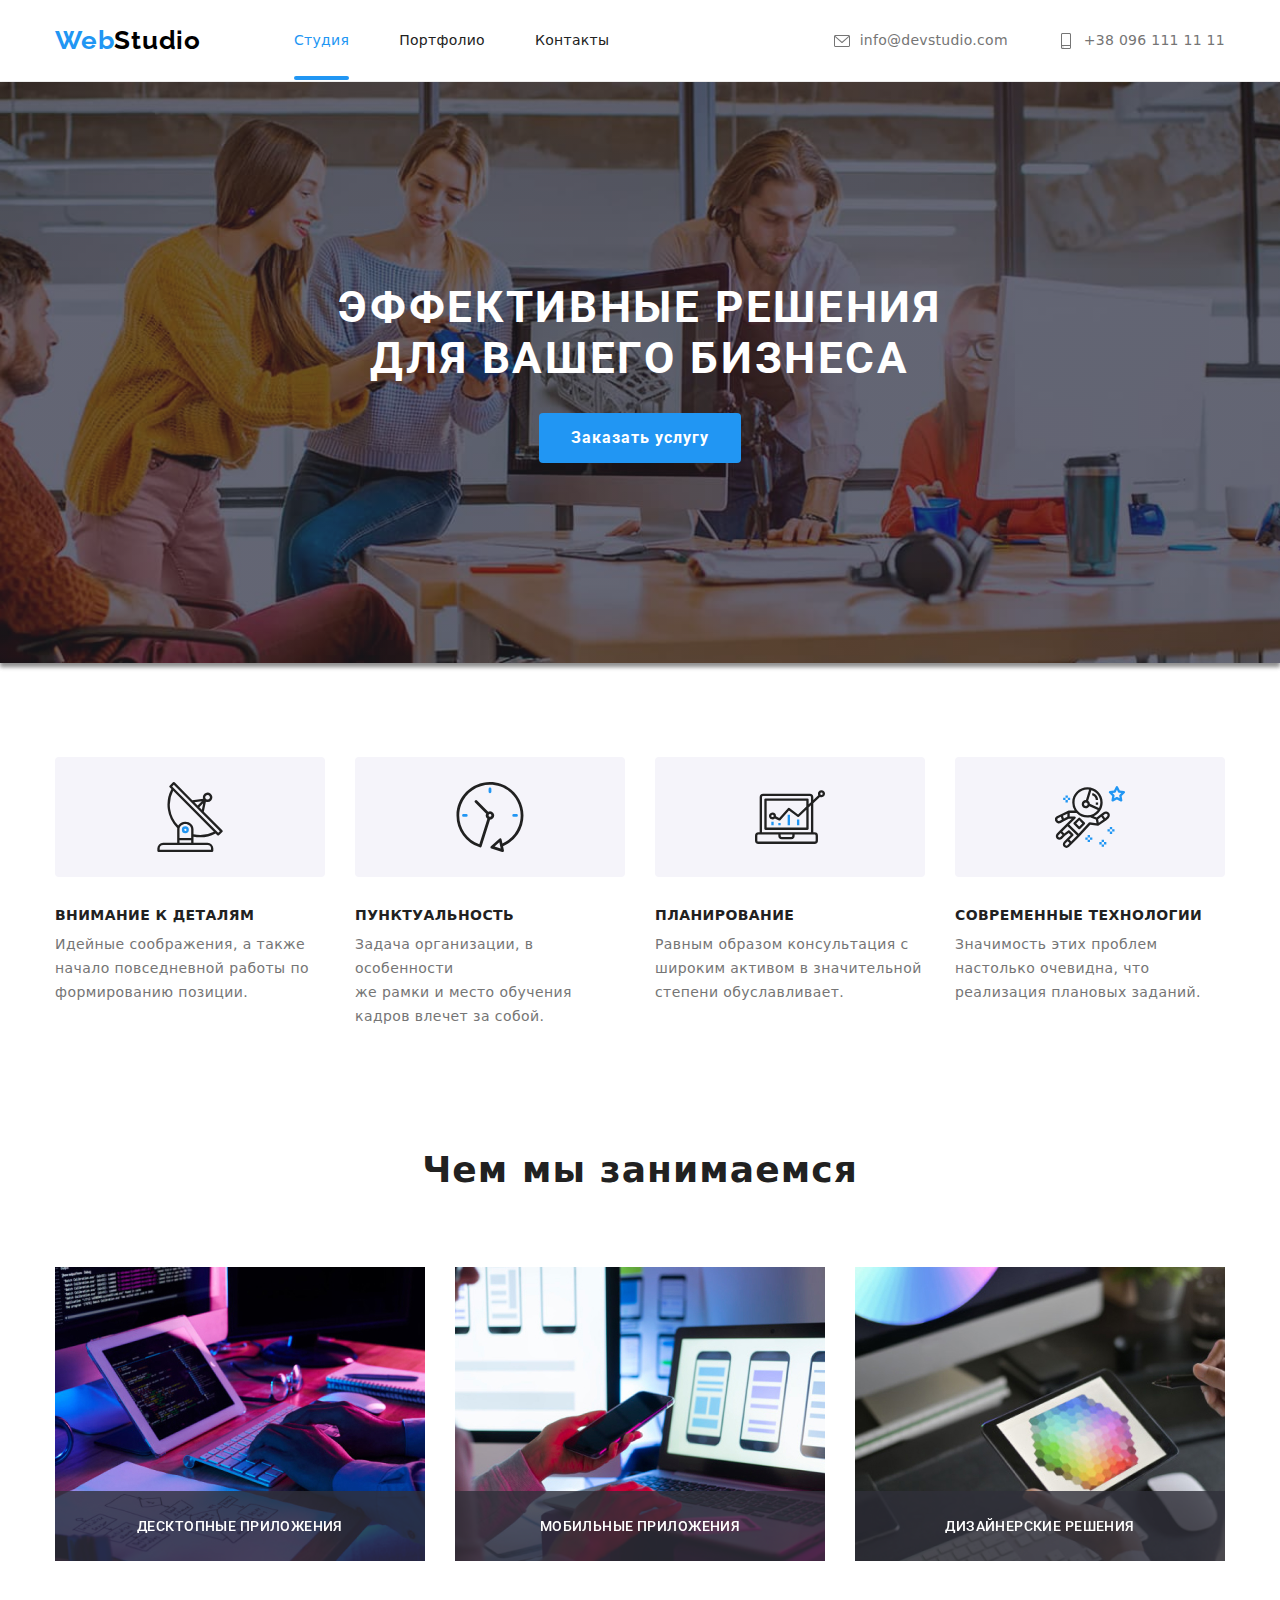
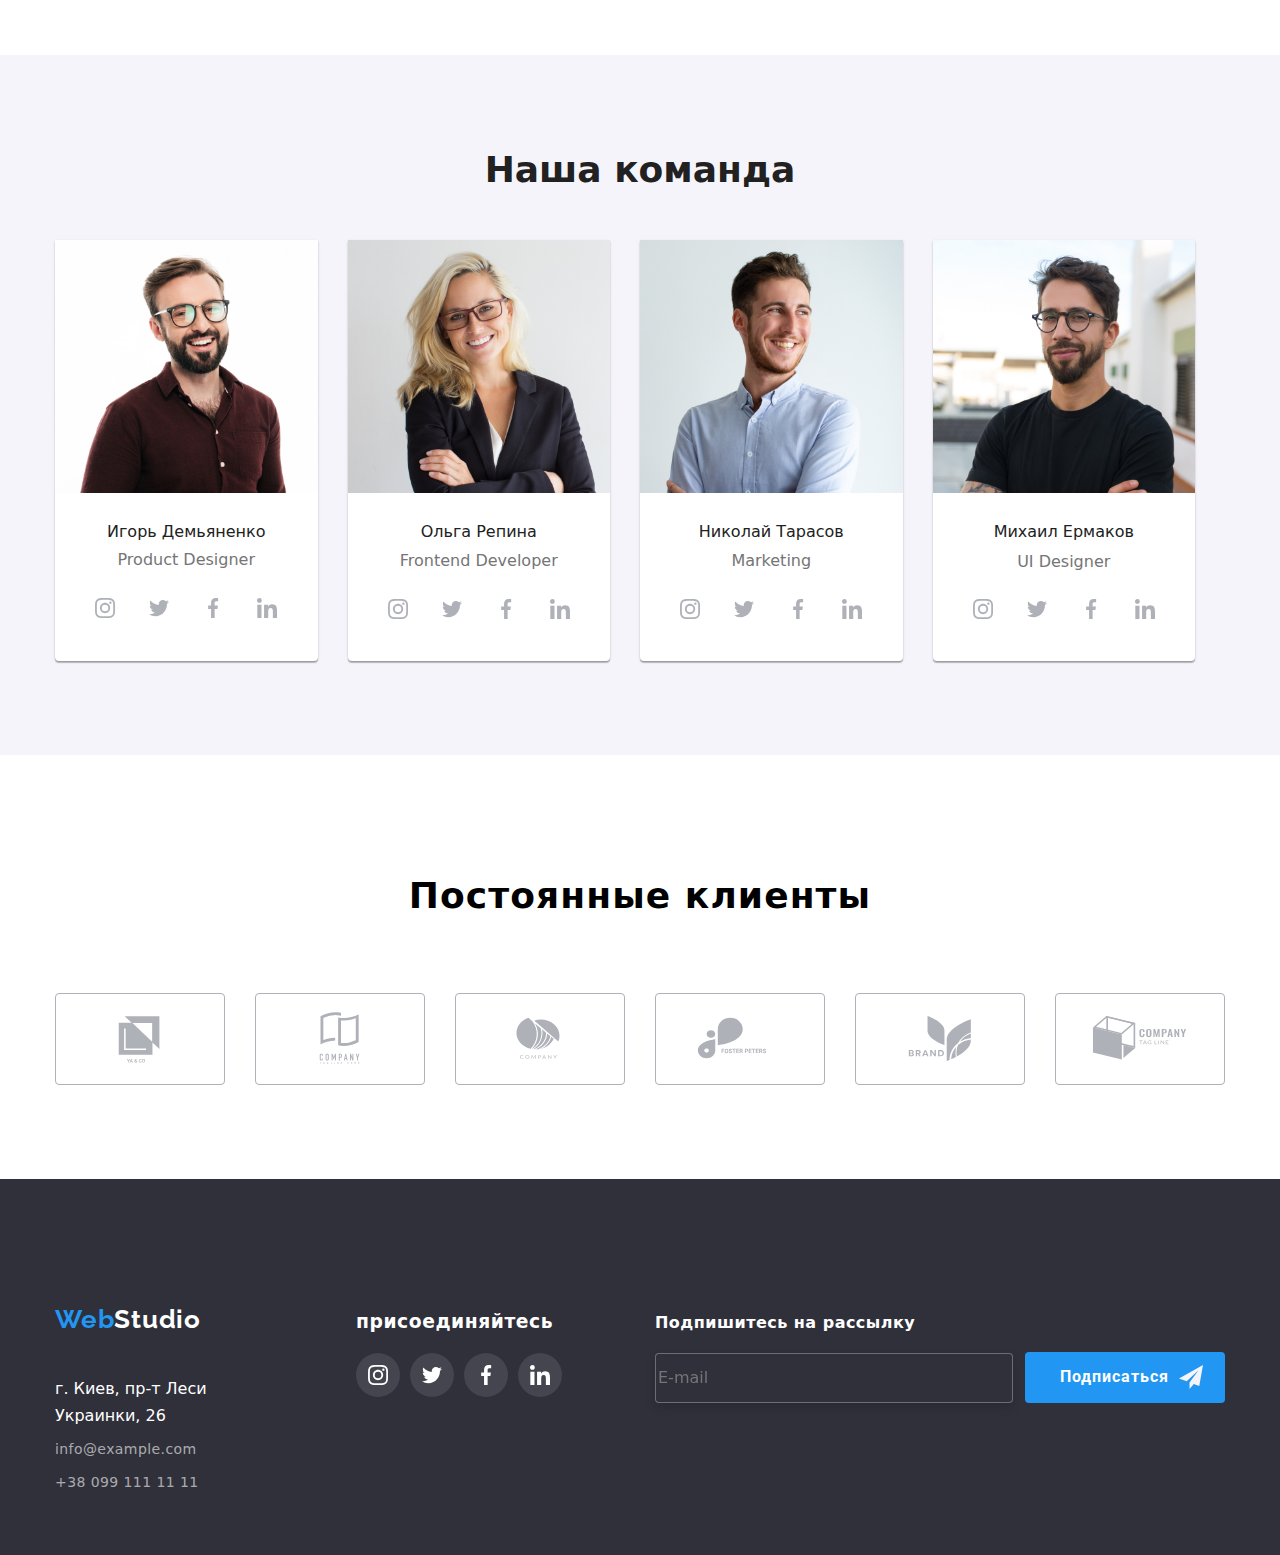
==== index.html @ 3deacb10 "ok" ====
<!DOCTYPE html>
<html lang="ru">
  <head>
    <meta charset="UTF-8" />
    <meta http-equiv="X-UA-Compatible" content="IE=edge" />
    <meta name="viewport" content="width=device-width, initial-scale=1.0" />
    <title>Document</title>
    <!--Стили-->
    <link rel="stylesheet" href="./css/style.css" />
    <!--Основные шрифты-->
    <link rel="preconnect" href="https://fonts.googleapis.com" />
    <link rel="preconnect" href="https://fonts.gstatic.com" crossorigin />
    <link
      href="https://fonts.googleapis.com/css2?family=Raleway:wght@700&family=Roboto:wght@400;500;700;900&display=swap"
      rel="stylesheet"
    />
    <link
      rel="stylesheet"
      href="https://cdnjs.cloudflare.com/ajax/libs/modern-normalize/1.1.0/modern-normalize.min.css"
    />
  </head>
  <body>
    <!-- Секция хедер -->
    <header class="header">
      <div class="container header-nav-list">
        <nav class="header-container">
          <a class="header-logo" href="./index.html"
            >Web<span class="logo-studio">Studio</span></a
          >

          <ul class="header-list list">
            <li class="nav-item">
              <a href="./index.html" class="header-item-studio current neon"
                >Студия</a
              >
            </li>
            <li class="nav-item">
              <a
                href="./portfolio.html"
                class="header-item-portfolio"
                target="_blank"
                >Портфолио</a
              >
            </li>
            <li class="nav-item">
              <a href="" class="header-item-contacts">Контакты</a>
            </li>
          </ul>
        </nav>
        <ul class="header-nav list">
          <li class="mail-contacts link">
            <a class="header-mail" href="mailto:info@devstudio.com">
              <svg class="icon-mail" width="16px" height="12px">
                <use href="./images/icons.svg/symbol-defs.svg#mail"></use>
              </svg>
              info@devstudio.com
            </a>
          </li>
          <li class="mail-contacts link">
            <a class="header-phone" href="tel:+380961111111">
              <svg class="icon-phone" width="10px" height="16px">
                <use href="./images/icons.svg/symbol-defs.svg#telefone"></use>
              </svg>
              +38 096 111 11 11</a
            >
          </li>
        </ul>
      </div>
    </header>
    <!-- Уникальный контент -->
    <main class="main">
      <section class="unique-content">
        <div class="container">
          <h1 class="main-logo">
            Эффективные решения<br />
            для вашего бизнеса
          </h1>
          <button class="main-button" type="button" data-modal-open>
            Заказать услугу
          </button>
          <div class="backdrop is-hidden" data-modal>
            <div class="modal">
              <button class="close-btn" data-modal-close>
                <svg class="close">
                  <use
                    href="./images/icons.svg/symbol-defs.svg#icon-close"
                  ></use>
                </svg>
              </button>
              <h2 class="modal-title">
                Оставьте свои данные, мы вам перезвоним
              </h2>
              <form class="form-js">
                <div class="modal-js">
                  <label for="name">Имя</label>

                  <input class="box-input" type="text" name="name" id="name" />
                  <svg class="modal-icon">
                    <use href="./images/icons.svg/modal.svg#black-man"></use>
                  </svg>
                </div>
                <div class="modal-js">
                  <label for="tel">Телефон</label>
                  <svg class="modal-icon">
                    <use href="./images/icons.svg/modal.svg#black-phone"></use>
                  </svg>
                  <input class="box-input" type="tel" name="tel" id="tel" />
                </div>
                <div class="modal-js">
                  <label for="box-input">Почта</label>
                  <svg class="modal-icon">
                    <use href="./images/icons.svg/modal.svg#black-email"></use>
                  </svg>
                  <input
                    class="box-input"
                    type="text"
                    name="mail"
                    id="box-input"
                  />
                </div>
                <div class="modal-js">
                  <label for="box-input-coment">Коментарий</label>
                  <textarea
                    class="box-input-coment"
                    name="coment"
                    id="box-input-coment"
                    placeholder="Введите текст"
                    rows="10"
                  ></textarea>
                </div>
                <div class="modal-js">
                  <label class="checkbox__label">
                    <input
                      class="checkbox__input visualitty-hidden"
                      type="checkbox"
                    />
                    <span class="custom-checkbox">
                      <svg class="custom-checkbox-icon">
                        <use
                          href="./images/icons.svg/modal.svg#checkmark"
                        ></use></svg
                    ></span>
                    <span class="text-modal"
                      >Соглашаюсь с рассылкой и принимаю</span
                    >
                    <a class="modal-link" href=""> Условия договора </a>
                  </label>
                </div>
              </form>
              <button class="send" type="submit">Отправить</button>
            </div>
          </div>
        </div>
      </section>

      <section class="hero">
        <div class="container">
          <ul class="hero-list list">
            <li class="hero-item">
              <div class="hero-item-logo">
                <svg class="item-logo-svg">
                  <use href="./images/icons.svg/symbol-defs.svg#antenna"></use>
                </svg>
              </div>
              <h3 class="hero-title">Внимание к деталям</h3>
              <p class="upper-title">
                Идейные соображения, а также <br />
                начало повседневной работы по формированию позиции.
              </p>
            </li>

            <li class="hero-item clock">
              <div class="hero-item-logo">
                <svg class="item-logo-svg">
                  <use href="./images/icons.svg/symbol-defs.svg#clock-1"></use>
                </svg>
              </div>
              <h3 class="hero-title">Пунктуальность</h3>
              <p class="upper-title">
                Задача организации, в особенности<br />
                же рамки и место обучения кадров влечет за собой.
              </p>
            </li>

            <li class="hero-item noute">
              <div class="hero-item-logo">
                <svg class="item-logo-svg">
                  <use href="./images/icons.svg/symbol-defs.svg#noute"></use>
                </svg>
              </div>
              <h3 class="hero-title">Планирование</h3>
              <p class="upper-title">
                Равным образом консультация с широким активом в значительной
                степени обуславливает.
              </p>
            </li>

            <li class="hero-item cosmo">
              <div class="hero-item-logo">
                <svg class="item-logo-svg">
                  <use href="./images/icons.svg/symbol-defs.svg#cosmo"></use>
                </svg>
              </div>
              <h3 class="hero-title">Современные технологии</h3>
              <p class="upper-title">
                Значимость этих проблем настолько очевидна, что реализация
                плановых заданий.
              </p>
            </li>
          </ul>
        </div>
      </section>
      <section class="study">
        <div class="container">
          <h2 class="study-title" lang="ru">Чем мы занимаемся</h2>
          <ul class="study-list list">
            <li class="picture-item">
              <img
                class="study-item-image"
                src="./images/image-1.jpg"
                alt="image1"
                width="370"
                height="294"
              />
              <div class="box-1">
                <h3 class="tittle-work">Десктопные приложения</h3>
              </div>
            </li>
            <li class="picture-item">
              <img
                class="study-item-image"
                src="./images/image-2.jpg"
                alt="image2"
                width="370"
                height="294"
              />
              <div class="box-1">
                <h3 class="tittle-work">Мобильные приложения</h3>
              </div>
            </li>
            <li class="picture-item">
              <img
                class="study-item-image"
                src="./images/image-3.jpg"
                alt="image3"
                width="370"
                height="294"
              />
              <div class="box-1">
                <h3 class="tittle-work">Дизайнерские решения</h3>
              </div>
            </li>
          </ul>
        </div>
      </section>

      <!-- Секци наша команда-->
      <section class="about">
        <div class="container">
          <h2 class="about-text" lang="ru">Наша команда</h2>
          <ul class="about-list list">
            <li class="about-item">
              <img
                class="about-imag1 icons"
                src="./images/imges-1.jpg"
                alt="Игорь Демьяненко"
                width="270"
                height="260"
              />

              <div class="about-product">
                <h3 class="about-title-igor" lang="ru">Игорь Демьяненко</h3>
                <p class="about-upper-product">Product Designer</p>
                <ul class="soc-sety">
                  <li class="team-icon">
                    <a class="team-link-icon" href="" aria-label="instagram">
                      <svg class="svg-icon">
                        <use
                          href="./images/icons.svg/symbol-defs.svg#instagram"
                        ></use>
                      </svg>
                    </a>
                  </li>
                  <li class="team-icon">
                    <a class="team-link-icon" href="" aria-label="twitter">
                      <svg class="svg-icon">
                        <use
                          href="./images/icons.svg/symbol-defs.svg#twitter"
                        ></use>
                      </svg>
                    </a>
                  </li>
                  <li class="team-icon">
                    <a class="team-link-icon" href="" aria-label="facebook">
                      <svg class="svg-icon">
                        <use
                          href="./images/icons.svg/symbol-defs.svg#facebook"
                        ></use>
                      </svg>
                    </a>
                  </li>
                  <li class="team-icon">
                    <a class="team-link-icon" href="" aria-label="linkedin">
                      <svg class="svg-icon">
                        <use
                          href="./images/icons.svg/symbol-defs.svg#linkedin"
                        ></use>
                      </svg>
                    </a>
                  </li>
                </ul>
              </div>
            </li>

            <li class="about-item">
              <img
                class="about-imag2"
                src="./images/imges-2.jpg"
                alt="Ольга Репина"
                width="270"
                height="260"
              />
              <div class="about-product">
                <h3 class="about-title-olga" lang="ru">Ольга Репина</h3>
                <p class="about-upper-fronted">Frontend Developer</p>
                <ul class="soc-sety">
                  <li class="team-icon">
                    <a class="team-link-icon" href="" aria-label="instagram">
                      <svg class="svg-icon">
                        <use
                          href="./images/icons.svg/symbol-defs.svg#instagram"
                        ></use>
                      </svg>
                    </a>
                  </li>
                  <li class="team-icon">
                    <a class="team-link-icon" href="" aria-label="twitter">
                      <svg class="svg-icon">
                        <use
                          href="./images/icons.svg/symbol-defs.svg#twitter"
                        ></use>
                      </svg>
                    </a>
                  </li>
                  <li class="team-icon">
                    <a class="team-link-icon" href="" aria-label="facebook">
                      <svg class="svg-icon">
                        <use
                          href="./images/icons.svg/symbol-defs.svg#facebook"
                        ></use>
                      </svg>
                    </a>
                  </li>
                  <li class="team-icon">
                    <a class="team-link-icon" href="" aria-label="linkedin">
                      <svg class="svg-icon">
                        <use
                          href="./images/icons.svg/symbol-defs.svg#linkedin"
                        ></use>
                      </svg>
                    </a>
                  </li>
                </ul>
              </div>
            </li>

            <li class="about-item">
              <img
                class="about-imag3"
                src="./images/imges-3.jpg"
                alt="Николай Тарасов"
                width="270"
                height="260"
              />
              <div class="about-product">
                <h3 class="about-title-nicolay" lang="ru">Николай Тарасов</h3>
                <p class="about-upper-marketing">Marketing</p>
                <ul class="soc-sety">
                  <li class="team-icon">
                    <a class="team-link-icon" href="" aria-label="instagram">
                      <svg class="svg-icon">
                        <use
                          href="./images/icons.svg/symbol-defs.svg#instagram"
                        ></use>
                      </svg>
                    </a>
                  </li>
                  <li class="team-icon">
                    <a class="team-link-icon" href="" aria-label="twitter">
                      <svg class="svg-icon">
                        <use
                          href="./images/icons.svg/symbol-defs.svg#twitter"
                        ></use>
                      </svg>
                    </a>
                  </li>
                  <li class="team-icon">
                    <a class="team-link-icon" href="" aria-label="facebook">
                      <svg class="svg-icon">
                        <use
                          href="./images/icons.svg/symbol-defs.svg#facebook"
                        ></use>
                      </svg>
                    </a>
                  </li>
                  <li class="team-icon">
                    <a class="team-link-icon" href="" aria-label="linkedin">
                      <svg class="svg-icon">
                        <use
                          href="./images/icons.svg/symbol-defs.svg#linkedin"
                        ></use>
                      </svg>
                    </a>
                  </li>
                </ul>
              </div>
            </li>

            <li class="about-item">
              <img
                class="about-imag4"
                src="./images/imges-4.jpg"
                alt="Михаил Ермаков"
                width="270"
                height="260"
              />
              <div class="about-product">
                <h3 class="about-title-mihail" lang="ru">Михаил Ермаков</h3>
                <p class="about-upper">UI Designer</p>
                <ul class="soc-sety">
                  <li class="team-icon">
                    <a class="team-link-icon" href="" aria-label="instagram">
                      <svg class="svg-icon">
                        <use
                          href="./images/icons.svg/symbol-defs.svg#instagram"
                        ></use>
                      </svg>
                    </a>
                  </li>
                  <li class="team-icon">
                    <a class="team-link-icon" href="" aria-label="twitter">
                      <svg class="svg-icon">
                        <use
                          href="./images/icons.svg/symbol-defs.svg#twitter"
                        ></use>
                      </svg>
                    </a>
                  </li>
                  <li class="team-icon">
                    <a class="team-link-icon" href="" aria-label="facebook">
                      <svg class="svg-icon">
                        <use
                          href="./images/icons.svg/symbol-defs.svg#facebook"
                        ></use>
                      </svg>
                    </a>
                  </li>
                  <li class="team-icon">
                    <a class="team-link-icon" href="" aria-label="linkedin">
                      <svg class="svg-icon">
                        <use
                          href="./images/icons.svg/symbol-defs.svg#linkedin"
                        ></use>
                      </svg>
                    </a>
                  </li>
                </ul>
              </div>
            </li>
          </ul>
        </div>
      </section>
    </main>
    <!-- Секция наши клиенты -->
    <section class="clients">
      <div class="container">
        <h2 class="most-client">Постоянные клиенты</h2>
        <ul class="all-client">
          <li class="client">
            <a class="client-link" href="" aria-label="client-1">
              <svg class="client-icon">
                <use
                  href="./images/icons.svg/symbol-defs.svg#client-1"
                ></use></svg
            ></a>
          </li>
          <li class="client">
            <a class="client-link" href="" aria-label="client-2">
              <svg class="client-icon">
                <use
                  href="./images/icons.svg/symbol-defs.svg#client-2"
                ></use></svg
            ></a>
          </li>
          <li class="client">
            <a class="client-link" href="" aria-label="client-3">
              <svg class="client-icon">
                <use
                  href="./images/icons.svg/symbol-defs.svg#client-3"
                ></use></svg
            ></a>
          </li>
          <li class="client">
            <a class="client-link" href="" aria-label="client-4">
              <svg class="client-icon">
                <use
                  href="./images/icons.svg/symbol-defs.svg#client-4"
                ></use></svg
            ></a>
          </li>
          <li class="client">
            <a class="client-link" href="" aria-label="client-5">
              <svg class="client-icon">
                <use
                  href="./images/icons.svg/symbol-defs.svg#client-5"
                ></use></svg
            ></a>
          </li>
          <li class="client">
            <a class="client-link" href="" aria-label="client-6">
              <svg class="client-icon">
                <use
                  href="./images/icons.svg/symbol-defs.svg#client-6"
                ></use></svg
            ></a>
          </li>
        </ul>
      </div>
    </section>
    <!-- Секция контакты -->

    <footer class="footer-container">
      <div class="container adress-footer">
        <div class="conteyner-footer">
          <a class="footer-logo" href="./index.html"
            >Web<span class="logo-studio-footer">Studio</span></a
          >
          <address class="address">г. Киев, пр-т Леси Украинки, 26</address>
          <ul class="footer-list list">
            <li class="footer-adress">
              <a class="footer-item" href="mailto:info@example.com"
                >info@example.com</a
              >
            </li>
            <li class="footer-list list">
              <a class="footer-item" href="tel:+380991111111"
                >+38 099 111 11 11</a
              >
            </li>
          </ul>
        </div>
        <div class="sety-come">
          <h3 class="commen">присоединяйтесь</h3>
          <ul class="sety">
            <li class="sety-social">
              <a class="social-all" href="" aria-label="instogram">
                <svg class="svg-icon-come">
                  <use
                    href="./images/icons.svg/symbol-defs.svg#instagram-logo"
                  ></use></svg
              ></a>
            </li>
            <li class="sety-social">
              <a class="social-all" href="" aria-label="twitter">
                <svg class="svg-icon-come">
                  <use
                    href="./images/icons.svg/symbol-defs.svg#twitter-logo"
                  ></use></svg
              ></a>
            </li>
            <li class="sety-social">
              <a class="social-all" href="" aria-label="facebook">
                <svg class="svg-icon-come">
                  <use
                    href="./images/icons.svg/symbol-defs.svg#facebook-logo"
                  ></use></svg
              ></a>
            </li>
            <li class="sety-social">
              <a class="social-all" href="" aria-label="IN">
                <svg class="svg-icon-come">
                  <use
                    href="./images/icons.svg/symbol-defs.svg#linkedin-logo"
                  ></use></svg
              ></a>
            </li>
          </ul>
        </div>
        <form class="form-masenger">
          <label class="masenger" for="input"
            >Подпишитесь на рассылку
            <input
              class="input-masenger"
              id="input-masenger"
              placeholder="E-mail"
              type="text"
            />
          </label>
          <button class="masenger-send">
            <span class="masenger-send-go">Подписаться</span>
            <svg class="send-icon">
              <use href="./images/icons.svg/modal.svg#icon-send-1"></use>
            </svg>
          </button>
        </form>
      </div>
    </footer>
    <script src="./JS/modal.js"></script>
  </body>
</html>
---- css/style.css ----
/*font-family: 'Raleway', sans-serif;
font-family: 'Roboto', sans-serif;
*/
html {
  box-sizing: border-box;
}
*,
*::before,
*::after {
  box-sizing: inherit;
}
body {
  font-family: Roboto, sans-serif;
}
:root {
  --main-font: Roboto;
  --accent-color: var(--#2196F3);
  --transition-timing: 250ms;
  --transition-function: cubic-bezier(0.4, 0, 0.2, 1);
}
.list {
  list-style: none;
}
.link {
  text-decoration: none;
}
a {
  text-decoration: none;
}
button {
  cursor: pointer;
}
ul {
  padding: 0;
  margin: 0px;
}
h1,
h2,
h3,
h4,
h5,
h6,
p {
  margin-top: 0;
  margin-bottom: 0;
}
.header {
  border-bottom: 1px solid #eeeeee;
  padding-bottom: 25px;
  padding-top: 25px;
}
.container {
  width: 1200px;
  padding-left: 15px;
  padding-right: 15px;
  margin-right: auto;
  margin-left: auto;
}
.header-container {
  display: flex;
  align-items: center;
}
.header-nav-list {
  display: flex;
  align-items: center;
}
/* WebStudio */

.header-logo {
  font-family: Raleway;
  font-style: normal;
  font-weight: bold;
  font-size: 26px;
  line-height: 1.2;
  margin-right: 93px;
  letter-spacing: 0.03em;

  color: #2196f3;
}
/* WebStudio */
.logo-studio {
  font-family: Raleway;
  font-style: normal;
  font-weight: bold;
  font-size: 26px;
  line-height: 1.2;
  letter-spacing: 0.03em;

  color: #000000;
}
/* Студия */

.header-list {
  display: flex;
  margin: 0px;
}

.header-item-studio {
  font-weight: 500;
  padding-top: 32px;
  padding-bottom: 32px;
  font-size: 14px;
  letter-spacing: 0.02em;
  line-height: 1.14;
  color: #212121;
  position: relative;
  transition: color var(--transition-timing) var(--transition-function);
}
.neon::after {
  content: "";
  position: absolute;
  background-color: #2196f3;
  border-radius: 2px;
  left: 0;
  bottom: 0;
  display: block;
  width: 100%;
  height: 4px;
}
.header-list .nav-item .current {
  color: #2196f3;
}
/* Студия */
.header-item-studio:hover,
.header-item-studio:focus {
  font-weight: 500;
  line-height: 1.14;
  letter-spacing: 0.02em;
  color: #2196f3;
}

/* Портфолио */
.header-item-portfolio {
  font-weight: 500;
  padding-top: 32px;
  padding-bottom: 32px;
  letter-spacing: 0.02em;
  position: relative;
  color: #212121;
  font-size: 14px;
  line-height: 1;
  letter-spacing: 0.02em;
  transition: color var(--transition-timing) var(--transition-function);
}

/* Портфолио */
.header-item-portfolio:hover,
.header-item-portfolio:focus {
  font-weight: 500;

  letter-spacing: 0.02em;
  color: #2196f3;
}
/* Контакты */
.nav-item:not(:last-child) {
  margin-right: 50px;
}
.header-item-contacts {
  font-weight: 500;
  padding-top: 32px;
  padding-bottom: 32px;
  font-size: 14px;
  line-height: 1;
  letter-spacing: 0.02em;
  transition: color var(--transition-timing) var(--transition-function);
  color: #212121;
}

/* Контакты */
.header-item-contacts:hover,
.header-item-contacts:focus {
  font-weight: 500;
  line-height: 1.14;
  letter-spacing: 0.02em;

  color: #2196f3;
}
.mail-contacts:hover {
  color: #2196f3;
}
.header-nav {
  display: flex;
  margin-top: 0px;
  margin-bottom: 0px;
  margin-left: auto;
}
/* info@devstudio.com */
.mail-contacts:not(:last-child) {
  margin-right: 50px;
}

.header-mail {
  display: flex;
  align-items: center;
  font-weight: 500;
  letter-spacing: 0.02em;
  font-size: 14px;
  line-height: 1.14;
  color: #757575;
  transition: color var(--transition-timing) var(--transition-function);
}
.icon-mail {
  fill: #757575;
  margin-right: 10px;
  height: 16px;
}
.header-mail:hover .icon-mail,
.header-mail:focus .icon-mail,
.header-phone:hover .icon-phone,
.header-phone:focus .icon-phone {
  fill: #2196f3;
}

/* info@devstudio.com */
.header-mail:hover,
.header-mail:focus,
.header-phone:hover,
.header-phone:focus {
  color: #2196f3;
}
/* +38 096 111 11 11 */

.header-phone {
  display: block;
  display: flex;
  align-items: center;
  font-weight: 500;
  font-size: 14px;
  line-height: 1.14;
  letter-spacing: 0.02em;
  color: #757575;
  align-items: center;
  transition: color var(--transition-timing) var(--transition-function);
}
/* +38 096 111 11 11 */

.icon-phone {
  fill: #757575;
  margin-right: 10px;
  width: 16px;
}

/* Bg */
.hero {
  padding-top: 94px;
  padding-bottom: 94px;
}
.hero-list {
  display: flex;
}
.hero-item {
  width: 270px;
}

.hero-item:not(:last-child) {
  margin-right: 30px;
}

.unique-content {
  margin: 0 auto;
  padding-top: 200px;
  padding-bottom: 200px;
  text-align: center;
  max-width: 1600px;
  background-color: #2f303a;
  background-image: linear-gradient(
      to right,
      rgba(47, 48, 58, 0.4),
      rgba(47, 48, 58, 0.4)
    ),
    url(../images/foto.jpg);
  background-repeat: no-repeat;
  background-position: center;
  background-size: cover;
  box-shadow: 0px 4px 4px rgba(0, 0, 0, 0.25), 0px 4px 4px rgba(0, 0, 0, 0.25);
}
/* Эффективные решения для вашегоt бизнеса */
.main-logo {
  font-family: Roboto;
  text-align: center;
  letter-spacing: 0.06em;
  text-transform: uppercase;
  font-size: 44px;
  color: #ffffff;
}

/* bg кнопка */
.btn {
  display: flexbox;
  margin: 30px 700px 200px 700px;
}
.main-button {
  margin-top: 30px;
  padding: 10px 32px;
  min-width: 13px;
  color: #ffffff;
  background-color: #2196f3;
  font-size: 16px;
  font-weight: bold;
  cursor: pointer;
  line-height: 1.87;
  align-items: center;
  letter-spacing: 0.06em;
  border-radius: 4px;
  border: 0;
  font-family: Roboto;
}
.main-button:hover,
.main-button:focus {
  font-family: Roboto;
  line-height: 1.87;
  align-items: center;
  letter-spacing: 0.06em;
  border-radius: 4px;
  border: 0;
}

/* Модальное окно*/
backdrop {
  position: fixed;
  top: 0;
  left: 0;
  width: 100%;
  height: 100%;
  background-color: rgba(0, 0, 0, 0.2);
  transition: opacity 250ms cubic-bezier(0.4, 0, 0.2, 1),
    transform 250ms cubic-bezier(0.4, 0, 0.2, 1);
}
.backdrop.is-hidden {
  position: fixed;
  top: 0;
  left: 0;
  width: 100%;
  height: 100%;
  background-color: rgba(0, 0, 0, 0.2);
  opacity: 0;
  transition: opacity 250ms cubic-bezier(0.4, 0, 0.2, 1),
    transform 250ms cubic-bezier(0.4, 0, 0.2, 1);
  pointer-events: none;
}
.modal {
  position: absolute;
  top: 50%;
  left: 50%;
  transform: translate(-50%, -50%);
  min-width: 528px;
  min-height: 581px;
  background-color: #ffffff;
  box-shadow: 0px 1px 3px rgb(0 0 0 / 12%), 0px 1px 1px rgb(0 0 0 / 14%),
    0px 2px 1px rgb(0 0 0 / 20%);
  border-radius: 4px;
}
.close {
  width: 11px;
  height: 11px;
}
.close-btn {
  position: absolute;
  right: 8px;
  top: 8px;
  width: 30px;
  height: 30px;
  border-radius: 50%;
  border: 1px solid rgba(0, 0, 0, 0.1);
  box-sizing: border-box;
  background-color: #ffffff;
  cursor: pointer;
  transition: fill var(--transition-timing) var(--transition-function);
}
.close-btn:hover,
.close-btn:focus {
  fill: #2196f3;
}
.form-js {
  width: 448px;
  margin-left: auto;
  margin-right: auto;
  margin-top: 12px;
}
.modal-title {
  font-family: Roboto;
  font-weight: 700;
  font-size: 20px;
  letter-spacing: 0.03em;
  margin-top: 37px;
}
.modal-js {
  display: flex;
  position: relative;
  flex-direction: column;
  margin-bottom: 10px;
  transition: 250ms cubic-bezier(0.4, 0, 0.2, 1);
}
.modal-js label {
  margin-bottom: 4px;
  letter-spacing: 0.01em;
  color: #757575;
  margin-left: 0px;
  text-align: left;
}
.modal-js input[type="checkbox"] {
  width: 40px;
}
.modal-link {
  line-height: 1.16;
  letter-spacing: 0.03em;
  color: #2196f3;
  margin-left: 5px;
  text-decoration: underline;
  text-underline-position: under;
}

.box-input {
  width: 448px;
  height: 40px;
  border: 1px solid rgba(33, 33, 33, 0.2);
  border-radius: 4px;
  transition: border-color var(--transition-timing) var(--transition-function);
  padding-left: 42px;
}

.box-input-coment {
  height: 120px;
  border: 1px solid rgba(33, 33, 33, 0.2);
  border-radius: 4px;
  padding-top: 12px;
  padding-bottom: 12px;
  padding-left: 16px;
  padding-right: 16px;
  transition: border-color var(--transition-timing) var(--transition-function);
}
.box-input:hover,
.box-input:focus {
  border-color: #2196f3;
}
.modal-js:hover,
.modal-js:focus,
.box-input-coment:focus,
.box-input:focus {
  color: #2196f3;
  outline-color: #2196f3;
  border: none;
}
.input-box-coment:hover {
  border-color: #2196f3;
}

/* CHECKBOX */
.checkbox__label {
  display: flex;
  align-items: center;
  justify-content: center;
}
.checkbox__label:focus {
  border-color: #2196f3;
}

.custom-checkbox-icon {
  width: 10px;
  height: 10px;
  opacity: 0;
  fill: #eeeeee;
  transition: opacity 300ms ease-in;
}

.checkbox__input:checked + .custom-checkbox .custom-checkbox-icon {
  opacity: 1;
  outline: 2px solid #2196f3;
  background-color: #2196f3;
  border-radius: 1.5px;
}

.checkbox__input:checked + .custom-checkbox {
  background-color: #2196f3;
}

.custom-checkbox:hover {
  border-color: #2196f3;
}

.custom-checkbox {
  width: 14px;
  display: flex;
  margin-right: 7px;
  align-items: center;
  justify-content: center;
  border: 1.5px solid #212121;
  border-radius: 2px;
}

.visualitty-hidden {
  position: absolute;
  white-space: nowrap;
  width: 1px;
  height: 1px;
  overflow: hidden;
  border: 0;
  padding: 0;
  clip: rect(0 0 0 0);
  clip-path: inset(50%);
  margin: -1px;
}
.text-modal {
  font-size: 14px;
}
.send {
  width: 200px;
  height: 50px;
  min-width: 13px;
  color: #ffffff;
  background-color: #2196f3;
  font-size: 16px;
  font-weight: bold;
  cursor: pointer;
  line-height: 1.87;
  align-items: center;
  letter-spacing: 0.06em;
  border-radius: 4px;
  border: 0;
  font-family: Roboto;
}
.modal-icon {
  position: absolute;
  top: 50%;
  left: 15px;
  display: inline-block;
  width: 18px;
  height: 18px;
  transition: fill var(--transition-timing) var(--transition-function);
  fill: currentColor;
}
/* Внимание к деталям */
.hero-title {
  font-size: 14px;
  line-height: 1.15;
  letter-spacing: 0.03em;
  text-transform: uppercase;
  margin-bottom: 10px;

  color: #212121;
}
.hero-item-logo {
  height: 120px;
  border-radius: 4px;
  margin-bottom: 30px;
  display: flex;
  justify-content: center;
  align-items: center;
  background-color: #f5f4fa;
}
.item-logo-svg {
  width: 70px;
  height: 70px;
}
/* Идейные соображения, а также начало повседневной работы по формированию позиции. */
.upper-title {
  font-size: 14px;
  line-height: 1.7;
  letter-spacing: 0.03em;

  color: #757575;
}
/* Чем мы занимаемся */
.study {
  padding-bottom: 94px;
}

.study-title {
  margin-bottom: 50px;
  font-size: 36px;
  line-height: 2.62;
  text-align: center;
  letter-spacing: 0.03em;

  color: #212121;
}

.study-list {
  display: flex;
}
.picture-item:not(:last-child) {
  margin-right: 30px;
}
.picture-item {
  position: relative;
}
/* img */
.study-item-image {
  width: 370px;
}
.box-1 {
  position: absolute;
  background: rgba(47, 48, 58, 0.8);
  width: 100%;
  height: 70px;
  display: flex;
  align-items: center;
  justify-content: center;
  left: 0;
  bottom: 0;
}
img {
  display: block;
  max-width: 100%;
  height: auto;
}
.tittle-work {
  color: #ffffff;
  font-family: "Roboto";
  font-style: normal;
  font-weight: 500;
  font-size: 14px;
  line-height: 1;
  text-align: center;
  letter-spacing: 0.03em;
  text-transform: uppercase;
}

/* Section bg */
.about {
  text-align: center;
  padding-bottom: 94px;
  padding-top: 94px;
  padding-bottom: 94px;
  background: #f5f4fa;
}
.about-list {
  display: flex;
}
/* Наша команда */
.about-text {
  color: #212121;
  font-weight: bold;
  font-size: 36px;
  margin-bottom: 50px;
  text-align: center;
}
.about-item {
  text-align: center;
  border-radius: 0px 0px 4px 4px;
  box-shadow: 0px 1px 3px rgb(0 0 0 / 12%), 0px 1px 1px rgb(0 0 0 / 14%),
    0px 2px 1px rgb(0 0 0 / 20%);
  background: #ffffff;
}
.about-item:not(:last-child) {
  margin-right: 30px;
}
.about-imag1 {
  width: 270px;
}

.about-product {
  padding-top: 30px;
  padding-bottom: 30px;
}
/* Соц сети*/
.soc-sety {
  list-style-type: none;
  display: flex;
  padding-left: 0;
  justify-content: center;
  margin-top: 16px;
}

.team-icon:not(:last-child) {
  margin-right: 10px;
}
.team-icon {
  width: 44px;
  height: 44px;
}
.team-link-icon {
  display: flex;
  width: 100%;
  height: 100%;
  justify-content: center;
  align-items: center;
  color: #afb1b8;
  border-radius: 50%;
  transition: color var(--transition-timing) var(--transition-function),
    background-color var(--transition-timing) var(--transition-function);
}

.team-link-icon:hover,
.team-link-icon:focus {
  background-color: #2196f3;
  color: #fff;
}
.svg-icon {
  fill: currentColor;
  width: 20px;
  height: 20px;
}
.svg-icon:hover,
.svg-icon:focus {
  fill: #ffffff;
  height: 100%;
}

/* img1 */
.about-title-igor {
  font-weight: 500;
  font-size: 16px;
  color: #212121;
  margin-bottom: 10px;
}
/* Product Designer */
.about-upper-product {
  font-weight: normal;
  font-size: 16px;
  line-height: 1.18;
  color: #757575;
}
/* img2 */
.about-item-block {
  box-shadow: 0px 1px 3px rgb(0 0 0 / 12%), 0px 1px 1px rgb(0 0 0 / 14%),
    0px 2px 1px rgb(0 0 0 / 20%);
  border-radius: 0px 0px 4px 4px;
}
.about-item:not(:last-child) {
  margin-right: 30px;
}
.about-imag2 {
  width: 270px;
}
.about-title-olga {
  font-weight: 500;
  font-size: 16px;
  line-height: 1.18;
  margin-bottom: 10px;
  color: #212121;
}
.about-upper-fronted {
  font-weight: normal;
  font-size: 16px;
  line-height: 1.18;
  color: #757575;
}
/* img3 */
.about-item-box {
  margin-right: 30px;
  box-shadow: 0px 1px 3px rgb(0 0 0 / 12%), 0px 1px 1px rgb(0 0 0 / 14%),
    0px 2px 1px rgb(0 0 0 / 20%);
  border-radius: 0px 0px 4px 4px;
}
.about-imag3 {
  width: 270px;
}
.about-title-nicolay {
  font-weight: 500;
  font-size: 16px;
  line-height: 1.18;
  margin-bottom: 10px;
  color: #212121;
}
.about-upper-marketing {
  font-weight: normal;
  font-size: 16px;
  line-height: 1.18;
  color: #757575;
}
/* img4 */
.about-item {
  margin-right: 30px;
  box-shadow: 0px 1px 3px rgb(0 0 0 / 12%), 0px 1px 1px rgb(0 0 0 / 14%),
    0px 2px 1px rgb(0 0 0 / 20%);
  border-radius: 0px 0px 4px 4px;
}
.about-imag4 {
  width: 270px;
}
.about-title-mihail {
  font-weight: 500;
  font-size: 16px;
  line-height: 1.18;
  margin-bottom: 10px;
  color: #212121;
}
.about-upper {
  font-weight: normal;
  font-size: 16px;
  line-height: 19px;
  color: #757575;
}

/*< !-- Секция наши клиенты -->*/
.clients {
  padding-top: 94px;
  padding-bottom: 94px;
}

.most-client {
  text-align: center;
  margin-bottom: 50px;
  font-size: 36px;
  line-height: 2.62;
  letter-spacing: 0.03em;
}
.all-client {
  display: inline;
  list-style-type: none;
}
.all-client {
  display: flex;
}
.client:not(:last-child) {
  margin-right: 30px;
}
.client {
  display: flex;
  justify-content: center;
  align-items: center;
  width: 170px;
  height: 92px;
  border: 1px solid #afb1b8;
  box-sizing: border-box;
  border-radius: 4px;
  cursor: pointer;
  transition: border-color var(--transition-timing) var(--transition-function);
}
.client:hover,
.client:focus {
  border-color: #2196f3;
}
.client-icon {
  width: 106px;
  height: 60px;
  fill: #afb1b8;
  transition: fill var(--transition-timing) var(--transition-function);
}

.client-link {
  display: flex;
  justify-content: center;
  align-items: center;
  box-sizing: border-box;
  width: 100%;
  height: 100%;
  color: currentColor;
  cursor: pointer;
}
.client-link:hover .client-icon,
.client-link:focus .client-icon {
  fill: #2196f3;
}

/* Footer bg*/
.adress-footer {
  display: flex;
  align-items: baseline;
}

.footer-container {
  background: #2f303a;
  padding-top: 60px;
  padding-bottom: 60px;
}

.logo-footer {
  padding-top: 60px;
  padding-left: 215px;
}
.adress {
  font-size: 14px;
  line-height: 1.5;
  letter-spacing: 0.03em;
}
.footer-logo {
  font-family: Raleway;
  font-weight: bold;
  font-size: 26px;
  line-height: 1.94;
  letter-spacing: 0.03em;
  color: #2196f3;
  margin-bottom: 30px;
  display: block;
}
.address {
  text-decoration: none;
  cursor: default;
  line-height: 1.71;
  font-style: normal;

  display: block;
  color: #ffffff;
  margin-bottom: 9px;
}
.footer-item {
  text-decoration: none;
  line-height: 1.71;
  letter-spacing: 0.03em;
  display: block;
  font-size: 14px;
  color: rgba(255, 255, 255, 0.6);
}
.logo-studio-footer {
  color: #ffffff;
}
.footer-adress:not(:last-child) {
  margin-bottom: 9px;
}
/*---Социальные Сети*/
.sety-come {
  width: 206px;
  height: 80px;
  margin-left: 70px;
  margin-top: 72px;
}
.commen {
  font-weight: 700;
  letter-spacing: 0.03em;
  color: #ffffff;
  margin-top: 0;
}
.sety {
  display: flex;
  list-style-type: none;
  margin-top: 20px;
}
.sety-social:not(:last-child) {
  margin-right: 10px;
}
.sety-social {
  width: 44px;
  height: 44px;
  background: rgba(255, 255, 255, 0.1);
  border-radius: 50%;
}
.svg-icon-come {
  width: 20px;
  height: 20px;
}
.social-all:hover,
.social-all:focus {
  border-radius: 50%;
  background: #2196f3;
}
.social-all {
  display: flex;
  justify-content: center;
  height: 44px;
  width: 44px;
  align-items: center;
  transition: background var(--transition-timing) var(--transition-function);
  border-radius: 50%;
}
.form-masenger {
  display: flex;
  margin-left: 93px;
}
.masenger {
  font-weight: 700;
  letter-spacing: 0.03em;
  color: #ffffff;
}
.input-masenger {
  display: flex;
  border: 1px solid rgba(255, 255, 255, 0.3);
  filter: drop-shadow(0px 4px 4px rgba(0, 0, 0, 0.15));
  border-radius: 4px;
  background-color: #2f303a;
  width: 358px;
  height: 50px;
  margin-top: 20px;
  color: white;
}
.masenger-send {
  display: flex;
  width: 200px;

  background-color: rgb(33, 150, 243);

  font-weight: bold;
  cursor: pointer;
  line-height: 1.87;
  align-items: center;
  text-align: center;
  letter-spacing: 0.06em;
  border-radius: 4px;
  border: 0px;
  font-family: Roboto;
  margin-left: 12px;
  margin-top: 38px;
}

.send-maseng {
  color: #fff;
}
.send-icon {
  width: 24px;
  height: 24px;

  fill: #f5f4fa;
  margin-left: 10px;
  align-items: center;
}
.masenger-send-go {
  margin-left: 29px;
  color: rgb(255, 255, 255);
}
/*----ПОРТФОЛИО----*/
/*секция хедер*/

/* КНОПКИ*/

.list-btn:not(:last-child) {
  margin-right: 8px;
}
.portfolio-btn {
  align-items: center;
  font-weight: bold;
  font-family: inherit;
  text-align: center;
  padding: 6px 22px;
  font-weight: 500;
  font-size: 16px;
  line-height: 1.62;
  letter-spacing: 0.03em;
  border: 0;
  background-color: #f5f4fa;
  border-radius: 4px;
  transition: backround var(--transition-function), var(--transition-timing);
  color: #212121;
}
.portfolio-btn:hover,
.portfolio-btn:focus {
  background: #2196f3;
  box-shadow: 0px 3px 1px rgba(0, 0, 0, 0.1), 0px 1px 2px rgba(0, 0, 0, 0.08),
    0px 2px 2px rgba(0, 0, 0, 0.12);
  border-radius: 4px;

  color: #ffffff;
}
.container-block {
  display: flex;
}

/*Уникальный контент*/

.link-content {
  display: block;
}
.link-content:hover,
.link-content:focus {
  box-shadow: 0px 1px 1px rgba(0, 0, 0, 0.12), 0px 4px 4px rgba(0, 0, 0, 0.06),
    1px 4px 6px rgba(0, 0, 0, 0.16);
  transition: backround var(--transition-function), var(--transition-timing);
}
.uniqum-content-block {
  display: flex;
  flex-wrap: wrap;
  margin: -15px;
}
.main-content {
  margin: 15px;
  box-sizing: border-box;
  width: 370px;
}
.product {
  background: #ffffff;
  overflow: hidden;
}
.product-thumb {
  position: relative;
}

.product-overlay {
  position: absolute;
  top: 0;
  left: 0;
  width: 100%;
  height: 100%;
  background-color: rgba(33, 150, 243, 0.9);
  transform: translateY(100%);
  transition: transform 250ms cubic-bezier(0.4, 0, 0.2, 1);
  opacity: 0;
}

.main-content:hover .product-overlay,
.main-content:focus .product-overlay {
  transform: translateY(0%);
  opacity: 1;
}

.link-content:hover .product-overlay,
.link-content:focus .product-overlay {
  transform: translateY(0%);
  opacity: 1;
}

.main-content:hover {
  cursor: pointer;
}

.image {
  width: 370px;
}

.paragraph {
  font-weight: 700;
  font-size: 18px;
  line-height: 2.25;
  letter-spacing: 0.05em;
  color: #212121;
}
.title {
  font-size: 16px;
  line-height: 1.88;
  letter-spacing: 0.03em;
  color: #757575;
  margin-top: 4px;
}

.content-main {
  display: flex;
  justify-content: center;
  margin-bottom: 34px;
}
.portfolio-container {
  padding-top: 94px;
  padding-bottom: 94px;
}
.paragraf-web {
  padding-top: 20px;
  padding-bottom: 20px;
  padding-left: 20px;
  padding-right: 20px;
  border-left: 1px solid #eeeeee;
  border-right: 1px solid #eeeeee;
  border-bottom: 1px solid #eeeeee;
}

.content-text {
  top: 0;
  left: 0;
  font-family: Roboto;
  font-style: normal;
  letter-spacing: 0.03em;
  font-weight: 400;
  color: #ffffff;
  text-align: center;
  font-size: 18px;
  line-height: 28px;
  width: 100%;
  height: 100%;
  padding-top: 63px;
  padding-left: 24px;
  padding-right: 24px;
  padding-bottom: 63px;
  position: absolute;
}
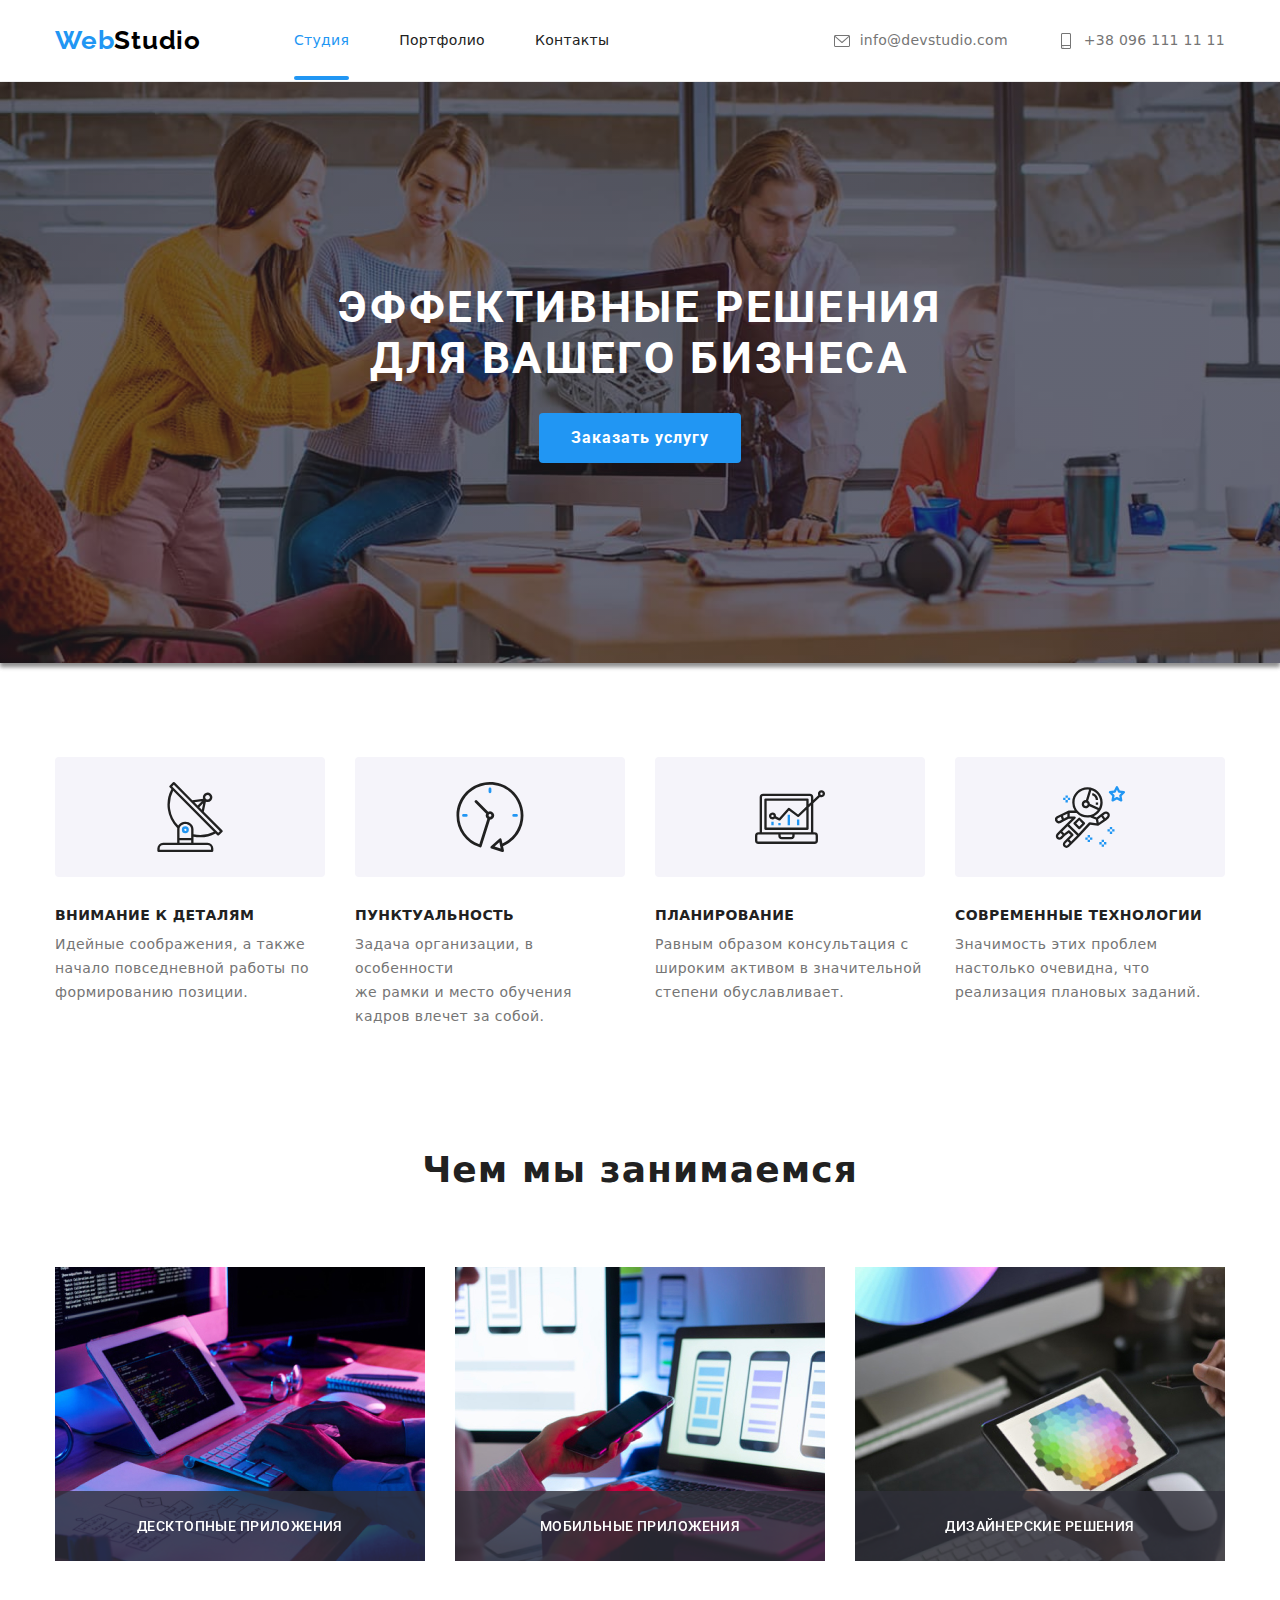
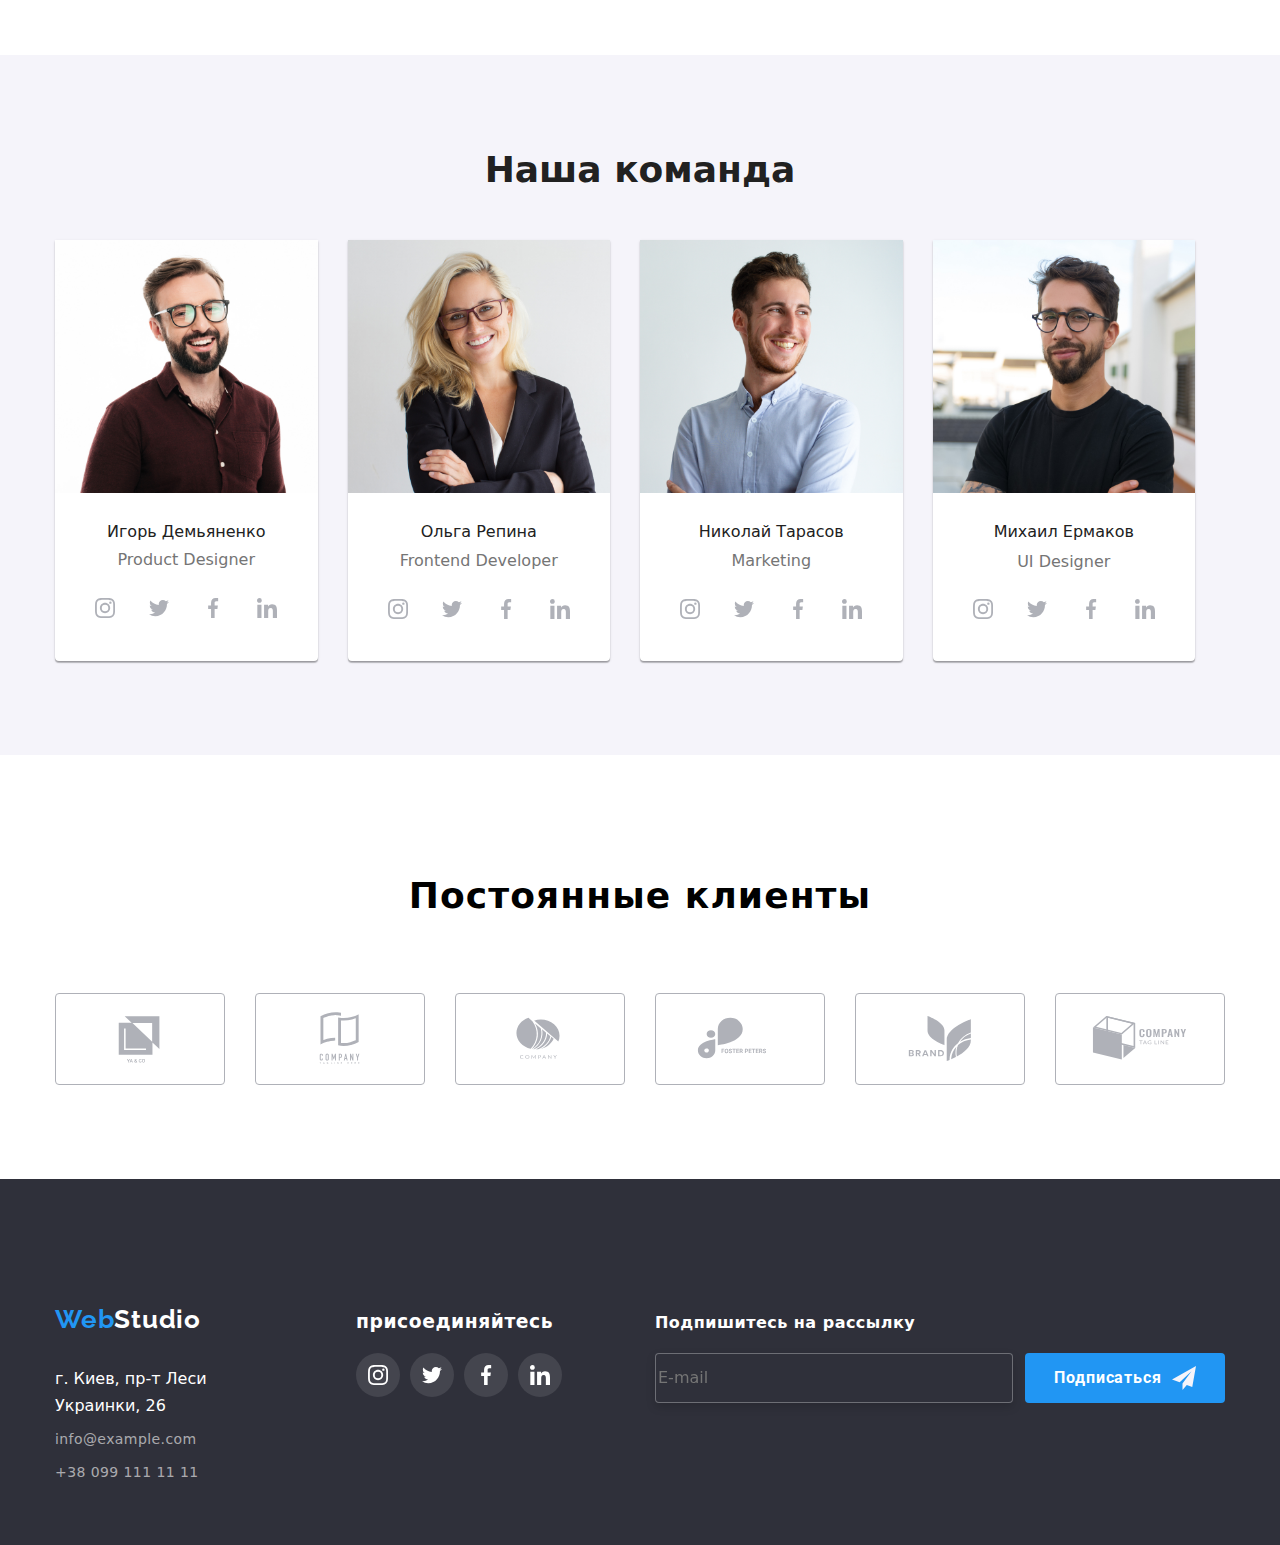
==== commit dd787ecd: "ok" ====
--- a/index.html
+++ b/index.html
@@ -78,6 +78,7 @@
           <button class="main-button" type="button" data-modal-open>
             Заказать услугу
           </button>
+          <!--  МОДАЛКА    -->
           <div class="backdrop is-hidden" data-modal>
             <div class="modal">
               <button class="close-btn" data-modal-close>
@@ -93,30 +94,24 @@
               <form class="form-js">
                 <div class="modal-js">
                   <label for="name">Имя</label>
-
                   <input class="box-input" type="text" name="name" id="name" />
                   <svg class="modal-icon">
                     <use href="./images/icons.svg/modal.svg#black-man"></use>
                   </svg>
                 </div>
                 <div class="modal-js">
-                  <label for="tel">Телефон</label>
+                  <label for="phone">Телефон</label>
+                  <input class="box-input" type="text" name="name" id="phone" />
                   <svg class="modal-icon">
                     <use href="./images/icons.svg/modal.svg#black-phone"></use>
                   </svg>
-                  <input class="box-input" type="tel" name="tel" id="tel" />
                 </div>
                 <div class="modal-js">
-                  <label for="box-input">Почта</label>
+                  <label for="email">Почта</label>
+                  <input class="box-input" type="text" name="name" id="email" />
                   <svg class="modal-icon">
                     <use href="./images/icons.svg/modal.svg#black-email"></use>
                   </svg>
-                  <input
-                    class="box-input"
-                    type="text"
-                    name="mail"
-                    id="box-input"
-                  />
                 </div>
                 <div class="modal-js">
                   <label for="box-input-coment">Коментарий</label>
@@ -125,21 +120,18 @@
                     name="coment"
                     id="box-input-coment"
                     placeholder="Введите текст"
-                    rows="10"
                   ></textarea>
                 </div>
                 <div class="modal-js">
                   <label class="checkbox__label">
-                    <input
-                      class="checkbox__input visualitty-hidden"
-                      type="checkbox"
-                    />
+                    <input class="checkbox visualitty-hidden" type="checkbox" />
                     <span class="custom-checkbox">
                       <svg class="custom-checkbox-icon">
                         <use
                           href="./images/icons.svg/modal.svg#checkmark"
-                        ></use></svg
-                    ></span>
+                        ></use>
+                      </svg>
+                    </span>
                     <span class="text-modal"
                       >Соглашаюсь с рассылкой и принимаю</span
                     >
@@ -147,9 +139,12 @@
                   </label>
                 </div>
               </form>
-              <button class="send" type="submit">Отправить</button>
+              <form action="./index.html">
+                <button class="send" type="submit">Отправить</button>
+              </form>
             </div>
           </div>
+          <!--========================-->
         </div>
       </section>
 
@@ -479,50 +474,44 @@
           <li class="client">
             <a class="client-link" href="" aria-label="client-1">
               <svg class="client-icon">
-                <use
-                  href="./images/icons.svg/symbol-defs.svg#client-1"
-                ></use></svg
-            ></a>
+                <use href="./images/icons.svg/symbol-defs.svg#client-1"></use>
+              </svg>
+            </a>
           </li>
           <li class="client">
             <a class="client-link" href="" aria-label="client-2">
               <svg class="client-icon">
-                <use
-                  href="./images/icons.svg/symbol-defs.svg#client-2"
-                ></use></svg
-            ></a>
+                <use href="./images/icons.svg/symbol-defs.svg#client-2"></use>
+              </svg>
+            </a>
           </li>
           <li class="client">
             <a class="client-link" href="" aria-label="client-3">
               <svg class="client-icon">
-                <use
-                  href="./images/icons.svg/symbol-defs.svg#client-3"
-                ></use></svg
-            ></a>
+                <use href="./images/icons.svg/symbol-defs.svg#client-3"></use>
+              </svg>
+            </a>
           </li>
           <li class="client">
             <a class="client-link" href="" aria-label="client-4">
               <svg class="client-icon">
-                <use
-                  href="./images/icons.svg/symbol-defs.svg#client-4"
-                ></use></svg
-            ></a>
+                <use href="./images/icons.svg/symbol-defs.svg#client-4"></use>
+              </svg>
+            </a>
           </li>
           <li class="client">
             <a class="client-link" href="" aria-label="client-5">
               <svg class="client-icon">
-                <use
-                  href="./images/icons.svg/symbol-defs.svg#client-5"
-                ></use></svg
-            ></a>
+                <use href="./images/icons.svg/symbol-defs.svg#client-5"></use>
+              </svg>
+            </a>
           </li>
           <li class="client">
             <a class="client-link" href="" aria-label="client-6">
               <svg class="client-icon">
-                <use
-                  href="./images/icons.svg/symbol-defs.svg#client-6"
-                ></use></svg
-            ></a>
+                <use href="./images/icons.svg/symbol-defs.svg#client-6"></use>
+              </svg>
+            </a>
           </li>
         </ul>
       </div>
@@ -557,41 +546,45 @@
                 <svg class="svg-icon-come">
                   <use
                     href="./images/icons.svg/symbol-defs.svg#instagram-logo"
-                  ></use></svg
-              ></a>
+                  ></use>
+                </svg>
+              </a>
             </li>
             <li class="sety-social">
               <a class="social-all" href="" aria-label="twitter">
                 <svg class="svg-icon-come">
                   <use
                     href="./images/icons.svg/symbol-defs.svg#twitter-logo"
-                  ></use></svg
-              ></a>
+                  ></use>
+                </svg>
+              </a>
             </li>
             <li class="sety-social">
               <a class="social-all" href="" aria-label="facebook">
                 <svg class="svg-icon-come">
                   <use
                     href="./images/icons.svg/symbol-defs.svg#facebook-logo"
-                  ></use></svg
-              ></a>
+                  ></use>
+                </svg>
+              </a>
             </li>
             <li class="sety-social">
               <a class="social-all" href="" aria-label="IN">
                 <svg class="svg-icon-come">
                   <use
                     href="./images/icons.svg/symbol-defs.svg#linkedin-logo"
-                  ></use></svg
-              ></a>
+                  ></use>
+                </svg>
+              </a>
             </li>
           </ul>
         </div>
         <form class="form-masenger">
-          <label class="masenger" for="input"
+          <label class="masenger" for="label-masenger"
             >Подпишитесь на рассылку
             <input
-              class="input-masenger"
-              id="input-masenger"
+              class="label-masenger"
+              id="label-masenger"
               placeholder="E-mail"
               type="text"
             />
--- a/css/style.css
+++ b/css/style.css
@@ -339,6 +339,7 @@
   pointer-events: none;
 }
 .modal {
+  padding: 40px;
   position: absolute;
   top: 50%;
   left: 50%;
@@ -372,9 +373,6 @@
   fill: #2196f3;
 }
 .form-js {
-  width: 448px;
-  margin-left: auto;
-  margin-right: auto;
   margin-top: 12px;
 }
 .modal-title {
@@ -382,7 +380,7 @@
   font-weight: 700;
   font-size: 20px;
   letter-spacing: 0.03em;
-  margin-top: 37px;
+  line-height: 1.44;
 }
 .modal-js {
   display: flex;
@@ -394,6 +392,7 @@
 .modal-js label {
   margin-bottom: 4px;
   letter-spacing: 0.01em;
+  line-height: 0.88;
   color: #757575;
   margin-left: 0px;
   text-align: left;
@@ -411,12 +410,12 @@
 }
 
 .box-input {
-  width: 448px;
   height: 40px;
   border: 1px solid rgba(33, 33, 33, 0.2);
   border-radius: 4px;
   transition: border-color var(--transition-timing) var(--transition-function);
   padding-left: 42px;
+  outline: transparent;
 }
 
 .box-input-coment {
@@ -427,21 +426,43 @@
   padding-bottom: 12px;
   padding-left: 16px;
   padding-right: 16px;
+  margin-bottom: 20px;
   transition: border-color var(--transition-timing) var(--transition-function);
-}
+  resize: none;
+  outline: transparent;
+}
+
+.modal-icon {
+  position: absolute;
+  top: 58%;
+  left: 15px;
+  display: inline-block;
+  width: 13px;
+  height: 13px;
+  transition: fill var(--transition-timing) var(--transition-function);
+
+  outline: transparent;
+}
+
 .box-input:hover,
 .box-input:focus {
   border-color: #2196f3;
 }
-.modal-js:hover,
-.modal-js:focus,
-.box-input-coment:focus,
-.box-input:focus {
-  color: #2196f3;
-  outline-color: #2196f3;
-  border: none;
-}
-.input-box-coment:hover {
+
+.modal-js:hover input,
+.modal-js:focus input {
+  border-color: #2196f3;
+}
+.modal-icon:hover {
+  fill: #2196f3;
+}
+
+.box-input:hover + .modal-icon,
+.box-input:focus + .modal-icon {
+  fill: #2196f3;
+}
+.box-input-coment:hover,
+.box-input-coment:focus {
   border-color: #2196f3;
 }
 
@@ -450,44 +471,37 @@
   display: flex;
   align-items: center;
   justify-content: center;
-}
-.checkbox__label:focus {
-  border-color: #2196f3;
 }
 
 .custom-checkbox-icon {
   width: 10px;
   height: 10px;
   opacity: 0;
+  transition: opacity 300ms ease-in;
+}
+
+.custom-checkbox {
+  width: 16px;
+  height: 15px;
+  display: flex;
+  margin-right: 7px;
+  align-items: center;
+  justify-content: center;
+  outline: 2px solid #212121;
+  outline-offset: -2px;
+  border-radius: 2px;
+  transition: bbackground-color 300ms ease-in;
   fill: #eeeeee;
-  transition: opacity 300ms ease-in;
-}
-
-.checkbox__input:checked + .custom-checkbox .custom-checkbox-icon {
+}
+
+.checkbox:checked + .custom-checkbox .custom-checkbox-icon {
   opacity: 1;
-  outline: 2px solid #2196f3;
+  fill: #eeeeee;
+}
+.checkbox:checked + .custom-checkbox {
   background-color: #2196f3;
-  border-radius: 1.5px;
-}
-
-.checkbox__input:checked + .custom-checkbox {
-  background-color: #2196f3;
-}
-
-.custom-checkbox:hover {
-  border-color: #2196f3;
-}
-
-.custom-checkbox {
-  width: 14px;
-  display: flex;
-  margin-right: 7px;
-  align-items: center;
-  justify-content: center;
-  border: 1.5px solid #212121;
-  border-radius: 2px;
-}
-
+  outline-color: #2196f3;
+}
 .visualitty-hidden {
   position: absolute;
   white-space: nowrap;
@@ -506,6 +520,7 @@
 .send {
   width: 200px;
   height: 50px;
+  margin-top: 30px;
   min-width: 13px;
   color: #ffffff;
   background-color: #2196f3;
@@ -519,16 +534,7 @@
   border: 0;
   font-family: Roboto;
 }
-.modal-icon {
-  position: absolute;
-  top: 50%;
-  left: 15px;
-  display: inline-block;
-  width: 18px;
-  height: 18px;
-  transition: fill var(--transition-timing) var(--transition-function);
-  fill: currentColor;
-}
+
 /* Внимание к деталям */
 .hero-title {
   font-size: 14px;
@@ -872,7 +878,7 @@
   line-height: 1.94;
   letter-spacing: 0.03em;
   color: #2196f3;
-  margin-bottom: 30px;
+  margin-bottom: 20px;
   display: block;
 }
 .address {
@@ -946,6 +952,7 @@
 }
 .form-masenger {
   display: flex;
+  align-items: end;
   margin-left: 93px;
 }
 .masenger {
@@ -953,7 +960,7 @@
   letter-spacing: 0.03em;
   color: #ffffff;
 }
-.input-masenger {
+.label-masenger {
   display: flex;
   border: 1px solid rgba(255, 255, 255, 0.3);
   filter: drop-shadow(0px 4px 4px rgba(0, 0, 0, 0.15));
@@ -967,9 +974,10 @@
 .masenger-send {
   display: flex;
   width: 200px;
-
+  margin-left: 12px;
   background-color: rgb(33, 150, 243);
-
+  justify-content: center;
+  padding: 10px 22px;
   font-weight: bold;
   cursor: pointer;
   line-height: 1.87;
@@ -979,8 +987,6 @@
   border-radius: 4px;
   border: 0px;
   font-family: Roboto;
-  margin-left: 12px;
-  margin-top: 38px;
 }
 
 .send-maseng {
@@ -995,7 +1001,6 @@
   align-items: center;
 }
 .masenger-send-go {
-  margin-left: 29px;
   color: rgb(255, 255, 255);
 }
 /*----ПОРТФОЛИО----*/
@@ -1059,8 +1064,6 @@
 .product {
   background: #ffffff;
   overflow: hidden;
-}
-.product-thumb {
   position: relative;
 }
 
